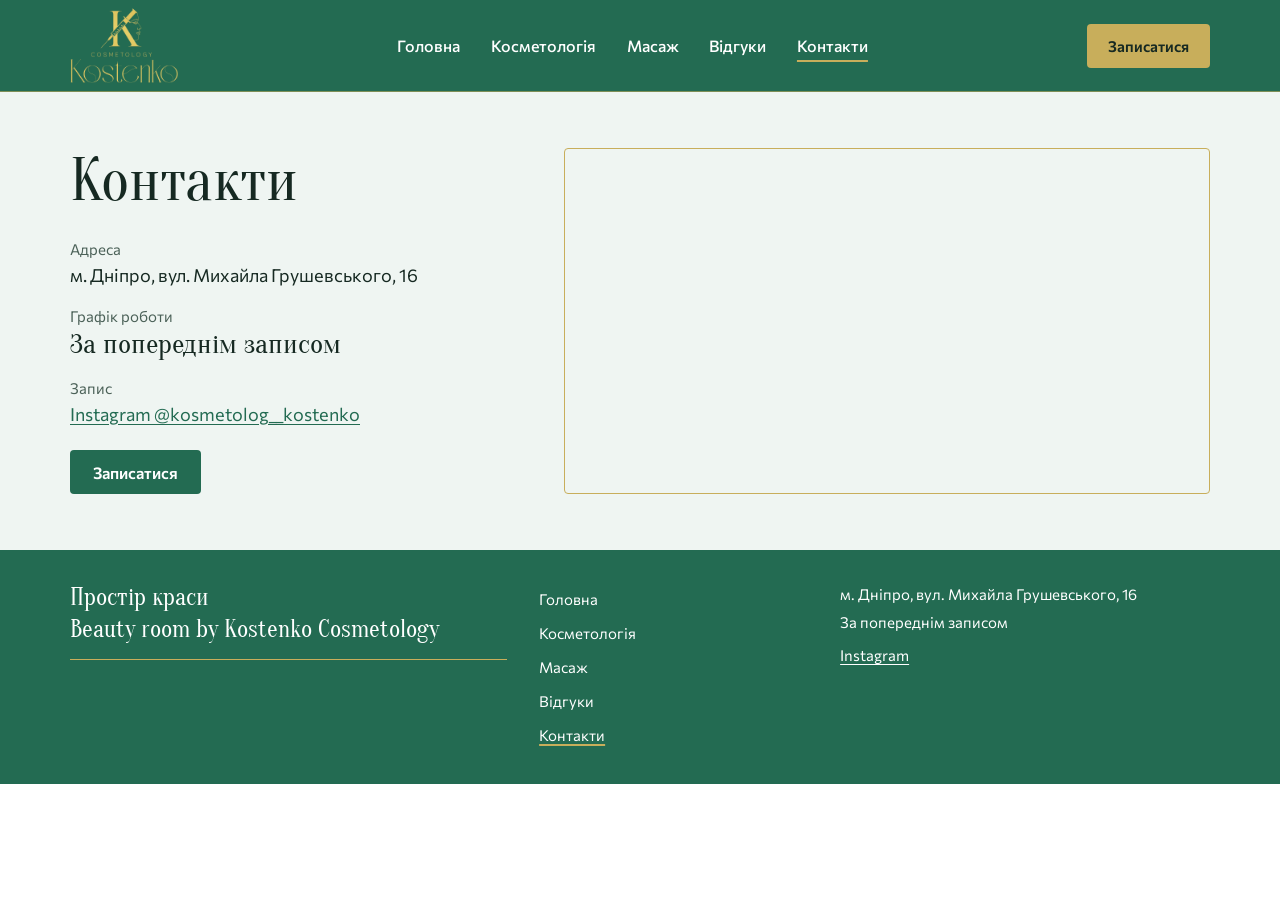
==== contacts.html @ fc08df3e "Add files via upload" ====
<!DOCTYPE html>
<html lang="uk">
<head>
  <meta charset="utf-8">
  <meta name="viewport" content="width=device-width, initial-scale=1">
  <title>Контакти та запис | Beauty room by Kostenko Cosmetology</title>
  <meta name="description" content="Дніпро, вул. Михайла Грушевського, 16. За попереднім записом. Запис в Instagram.">
  <meta name="theme-color" content="#236B52">

  <meta property="og:type" content="website">
  <meta property="og:locale" content="uk_UA">
  <meta property="og:site_name" content="Простір краси «Beauty room by Kostenko Cosmetology»">
  <meta property="og:title" content="Контакти та запис">
  <meta property="og:description" content="Дніпро, вул. Михайла Грушевського, 16. За попереднім записом. Запис в Instagram.">
  <!-- TODO: после выбора домена добавить og:url, og:image (абсолютные адреса) и canonical -->

  <link rel="icon" href="favicon.svg" type="image/svg+xml">
  <link rel="preconnect" href="https://fonts.googleapis.com">
  <link rel="preconnect" href="https://fonts.gstatic.com" crossorigin>
  <link href="https://fonts.googleapis.com/css2?family=Commissioner:wght@400;500;600&family=Oranienbaum&display=swap" rel="stylesheet">
  <link rel="stylesheet" href="css/style.css">

  <script>document.documentElement.classList.add('js');</script>
  <script src="js/main.js" defer></script>
</head>
<body>
  <a class="skip-link" href="#main">Перейти до змісту</a>

  <!-- Шапка: одинаковая на всех 5 страницах, меняется только aria-current -->
  <header class="site-header">
    <div class="container header-inner">
      <a class="logo" href="index.html">
        <img src="images/logo.png" alt="Beauty room by Kostenko Cosmetology, на головну" width="1800" height="1800">
      </a>
      <button class="nav-toggle" type="button" aria-expanded="false" aria-controls="site-nav">
        <span class="nav-toggle-bars" aria-hidden="true"></span>
        <span class="visually-hidden">Меню</span>
      </button>
      <nav class="site-nav" id="site-nav" aria-label="Основне меню">
        <ul>
          <li><a href="index.html">Головна</a></li>
          <li><a href="cosmetology.html">Косметологія</a></li>
          <li><a href="massage.html">Масаж</a></li>
          <li><a href="reviews.html">Відгуки</a></li>
          <li><a href="contacts.html" aria-current="page">Контакти</a></li>
        </ul>
      </nav>
      <a class="btn btn-gold header-cta" href="https://www.instagram.com/kosmetolog__kostenko" target="_blank" rel="noopener">Записатися</a>
    </div>
  </header>

  <main id="main">
    <section class="section section-mint contacts-page" aria-labelledby="contacts-title">
      <div class="container contacts">
        <div class="contacts-info">
          <h1 id="contacts-title">Контакти</h1>
          <dl>
            <dt>Адреса</dt>
            <dd><address>м.&nbsp;Дніпро, вул. Михайла Грушевського, 16</address></dd>
            <dt>Графік роботи</dt>
            <!-- TODO: при необходимости добавить точные часы -->
            <dd class="schedule">За попереднім записом</dd>
            <dt>Запис</dt>
            <dd><a href="https://www.instagram.com/kosmetolog__kostenko" target="_blank" rel="noopener">Instagram @kosmetolog__kostenko</a></dd>
          </dl>
          <!-- TODO: Telegram — раскомментировать, когда будет ссылка
          <a href="https://t.me/...">Telegram</a> -->
          <!-- TODO: телефон — раскомментировать, когда будет номер
          <a href="tel:+380...">+380 ...</a> -->
          <a class="btn btn-primary" href="https://www.instagram.com/kosmetolog__kostenko" target="_blank" rel="noopener">Записатися</a>
        </div>
        <div class="map">
          <iframe src="https://www.google.com/maps?q=%D0%94%D0%BD%D1%96%D0%BF%D1%80%D0%BE%2C%20%D0%B2%D1%83%D0%BB.%20%D0%9C%D0%B8%D1%85%D0%B0%D0%B9%D0%BB%D0%B0%20%D0%93%D1%80%D1%83%D1%88%D0%B5%D0%B2%D1%81%D1%8C%D0%BA%D0%BE%D0%B3%D0%BE%2C%2016&amp;hl=uk&amp;output=embed" title="Карта: Дніпро, вул. Михайла Грушевського, 16" loading="lazy" referrerpolicy="no-referrer-when-downgrade"></iframe>
        </div>
      </div>
    </section>
  </main>

  <!-- Футер: одинаковый на всех 5 страницах, меняется только aria-current -->
  <footer class="site-footer">
    <div class="container footer-inner">
      <div>
        <p class="footer-name">Простір краси<br><span lang="en">Beauty room by Kostenko Cosmetology</span></p>
      </div>
      <nav aria-label="Меню в підвалі">
        <ul>
          <li><a href="index.html">Головна</a></li>
          <li><a href="cosmetology.html">Косметологія</a></li>
          <li><a href="massage.html">Масаж</a></li>
          <li><a href="reviews.html">Відгуки</a></li>
          <li><a href="contacts.html" aria-current="page">Контакти</a></li>
        </ul>
      </nav>
      <div class="footer-contacts">
        <address>м.&nbsp;Дніпро, вул. Михайла Грушевського, 16</address>
        <!-- TODO: при необходимости добавить точные часы -->
        <p>За попереднім записом</p>
        <p><a href="https://www.instagram.com/kosmetolog__kostenko" target="_blank" rel="noopener">Instagram</a></p>
        <!-- TODO: Telegram — раскомментировать, когда будет ссылка
        <a href="https://t.me/...">Telegram</a> -->
        <!-- TODO: телефон — раскомментировать, когда будет номер
        <a href="tel:+380...">+380 ...</a> -->
      </div>
    </div>
  </footer>
</body>
</html>
---- css/style.css ----
/* Простір краси · Beauty room by Kostenko Cosmetology
   Общий стиль всех страниц. Mobile-first. Палитра v2. */

:root {
  --emerald-main: #236B52;
  --emerald-hover: #2E8266;
  --bg-white: #FFFFFF;
  --bg-mint: #EFF5F2;
  --text-main: #162922;
  --text-muted: #4B6158;
  --gold-main: #C8AE5B;
  --gold-hover: #B39640;

  --font-display: "Oranienbaum", "Palatino Linotype", "Book Antiqua", Georgia, serif;
  --font-text: "Commissioner", "Segoe UI", system-ui, -apple-system, Roboto, Arial, sans-serif;

  --container: 1140px;
  --gutter: 20px;
  --section-space: 44px;
  --radius: 4px;
  --header-h: 80px; /* высота закреплённой шапки */
}

*, *::before, *::after { box-sizing: border-box; }

html { -webkit-text-size-adjust: 100%; text-size-adjust: 100%; }

body {
  margin: 0;
  background: var(--bg-white);
  color: var(--text-main);
  font-family: var(--font-text);
  font-size: 1rem;
  line-height: 1.6;
}

img { display: block; max-width: 100%; height: auto; }

h1, h2, h3 {
  margin: 0;
  font-family: var(--font-display);
  font-weight: 400;
  line-height: 1.12;
  text-wrap: balance;
}

h1 { font-size: clamp(2.25rem, 1.5rem + 3.4vw, 3.75rem); }
h2 { font-size: clamp(2rem, 1.65rem + 1.5vw, 2.625rem); margin-bottom: 22px; }
h3 { font-size: 1.625rem; }

p { margin: 0 0 12px; }
ul { margin: 0; padding: 0; }
address { font-style: normal; }

a { color: var(--emerald-main); text-underline-offset: 3px; }
/* #2E8266 на мятном даёт 4.22:1 (ниже AA), поэтому ссылка при hover не меняет цвет */
a:hover { text-decoration-thickness: 2px; }

:focus-visible { outline: 3px solid var(--emerald-main); outline-offset: 3px; }
.site-header :focus-visible,
.hero :focus-visible,
.site-footer :focus-visible { outline-color: var(--bg-white); }

.container {
  width: 100%;
  max-width: calc(var(--container) + 2 * var(--gutter));
  margin: 0 auto;
  padding: 0 var(--gutter);
}

.section { padding: var(--section-space) 0; }
.section-mint { background: var(--bg-mint); }

.nowrap { white-space: nowrap; }

.visually-hidden {
  position: absolute;
  width: 1px;
  height: 1px;
  overflow: hidden;
  clip-path: inset(50%);
  white-space: nowrap;
}

.skip-link {
  position: absolute;
  left: 8px;
  top: -80px;
  z-index: 200;
  padding: 10px 16px;
  background: var(--bg-white);
  border-radius: var(--radius);
}
.skip-link:focus { top: 8px; }

/* ---------- Кнопки ---------- */
.btn {
  display: inline-flex;
  align-items: center;
  justify-content: center;
  min-height: 44px;
  padding: 10px 22px;
  border: 1px solid transparent;
  border-radius: var(--radius);
  font-weight: 600;
  line-height: 1.2;
  text-align: center;
  text-decoration: none;
  transition: background-color .15s, color .15s;
}
.btn-large { min-height: 52px; padding: 14px 34px; font-size: 1.0625rem; }
.btn-gold { background: var(--gold-main); color: var(--text-main); }
.btn-gold:hover { background: var(--gold-hover); color: var(--text-main); }
.btn-primary { background: var(--emerald-main); color: var(--bg-white); }
.btn-primary:hover { background: var(--emerald-hover); color: var(--bg-white); }
.btn-outline { border-color: var(--emerald-main); color: var(--emerald-main); }
.btn-outline:hover { background: var(--emerald-main); color: var(--bg-white); }

/* ---------- Логотип ----------
   Файл 1800×1800 с большими прозрачными полями. Поля обрезаются здесь,
   сам файл не меняется. Видимая область: x 388–1464, y 516–1264. */
.logo, .logo-crop {
  display: block;
  position: relative;
  overflow: hidden;
  aspect-ratio: 1076 / 748;
}
.logo img, .logo-crop img {
  width: 167.29%;
  max-width: none;
  margin-left: -36.06%;
  margin-top: -47.96%;
}

/* ---------- Шапка ---------- */
.site-header {
  position: sticky;
  top: 0;
  z-index: 100;
  background: var(--emerald-main);
  color: var(--bg-white);
  border-bottom: 1px solid rgba(200, 174, 91, .55);
}

/* Якоря и фокус не прячутся под закреплённой шапкой */
main[id], main [id] { scroll-margin-top: var(--header-h); }
main a, main button, main summary { scroll-margin-top: var(--header-h); }

.header-inner {
  display: flex;
  flex-wrap: wrap;
  align-items: center;
  column-gap: 8px;
  padding-top: 8px;
  padding-bottom: 8px;
}

.logo { flex: none; width: 86px; margin-right: auto; }

.header-cta { order: 2; padding-left: 14px; padding-right: 14px; font-size: .9375rem; }

.nav-toggle {
  display: none;
  order: 3;
  width: 44px;
  height: 44px;
  padding: 0;
  background: transparent;
  border: 1px solid var(--gold-main);
  border-radius: var(--radius);
  color: var(--bg-white);
  cursor: pointer;
}
.js .nav-toggle { display: grid; place-items: center; }

.nav-toggle-bars,
.nav-toggle-bars::before,
.nav-toggle-bars::after {
  display: block;
  width: 20px;
  height: 2px;
  background: currentColor;
}
.nav-toggle-bars { position: relative; }
.nav-toggle-bars::before,
.nav-toggle-bars::after { content: ""; position: absolute; left: 0; }
.nav-toggle-bars::before { top: -6px; }
.nav-toggle-bars::after { top: 6px; }
.nav-toggle[aria-expanded="true"] .nav-toggle-bars { background: transparent; }
.nav-toggle[aria-expanded="true"] .nav-toggle-bars::before { top: 0; background: var(--bg-white); transform: rotate(45deg); }
.nav-toggle[aria-expanded="true"] .nav-toggle-bars::after { top: 0; background: var(--bg-white); transform: rotate(-45deg); }

/* Без JS меню всегда раскрыто */
.site-nav { order: 4; width: 100%; }
.js .site-nav { display: none; }
.js .site-nav.is-open {
  display: block;
  /* на низком экране открытое меню прокручивается внутри закреплённой шапки */
  max-height: calc(100vh - var(--header-h));
  max-height: calc(100dvh - var(--header-h));
  overflow-y: auto;
}
/* Без JS меню всегда раскрыто, поэтому на узком экране шапку не закрепляем */
html:not(.js) .site-header { position: static; }

.site-nav ul { list-style: none; padding-top: 8px; }
.site-nav a {
  display: block;
  padding: 11px 2px;
  border-top: 1px solid rgba(255, 255, 255, .18);
  color: var(--bg-white);
  font-weight: 500;
  text-decoration: none;
}
.site-nav a:hover { color: var(--bg-white); background: var(--emerald-hover); }
.site-nav a[aria-current="page"] {
  text-decoration: underline;
  text-decoration-color: var(--gold-main);
  text-decoration-thickness: 2px;
  text-underline-offset: 8px;
}

/* ---------- Первый экран ---------- */
.hero {
  background: var(--emerald-main);
  color: var(--bg-white);
}
.hero-inner { padding-top: 36px; padding-bottom: 40px; }
.hero h1 { max-width: 15em; }
.hero-lead { max-width: 30em; margin: 18px 0 26px; font-size: 1.125rem; }
.hero .btn-large { width: 100%; }
.hero-address {
  margin: 22px 0 0;
  padding-top: 14px;
  border-top: 1px solid var(--gold-main);
  font-size: .9375rem;
}
.hero-mark { display: none; }

/* ---------- Спеціалісти ---------- */
.team { display: grid; gap: 28px; }

.person {
  display: grid;
  align-content: start;
  gap: 16px;
}
.person img { width: 100%; max-width: 360px; aspect-ratio: 4 / 5; object-fit: cover; border-radius: var(--radius); }
.person h3 { margin-bottom: 4px; }
.person-lead h3 { font-size: 2rem; }
.person-role { margin-bottom: 10px; color: var(--text-muted); }
.person-edu {
  display: inline-block;
  padding: 5px 12px;
  border: 1px solid var(--gold-main);
  border-radius: var(--radius);
  font-weight: 600;
}
.person-body .btn { margin-top: 6px; }
.person-body p:not(.person-edu) { max-width: 34em; }

/* ---------- Напрямки ---------- */
.directions { display: grid; gap: 28px; }

.direction {
  display: flex;
  flex-direction: column;
  padding-top: 18px;
  border-top: 2px solid var(--gold-main);
}
.direction h3 { margin-bottom: 14px; }
.direction ul { list-style: none; margin-bottom: 18px; color: var(--text-muted); }
.direction li { padding: 7px 0; border-bottom: 1px solid rgba(35, 107, 82, .18); line-height: 1.45; }
.direction .text-link { margin-top: auto; font-weight: 600; }

/* ---------- Простір ---------- */
.space { display: grid; gap: 24px; }
.space h2 { margin-bottom: 14px; }
.space-list { list-style: none; }
.space-list li { position: relative; padding: 8px 0 8px 26px; }
.space-list li::before {
  content: "";
  position: absolute;
  left: 2px;
  top: calc(8px + .8em - 4px);
  width: 8px;
  height: 8px;
  border: 1px solid var(--emerald-main);
  transform: rotate(45deg);
}
.space-photos { display: grid; gap: 12px; }
.space-photos img { width: 100%; aspect-ratio: 4 / 3; object-fit: cover; border-radius: var(--radius); }

/* ---------- Контакти ---------- */
.contacts { display: grid; gap: 24px; }
.contacts dl { margin: 0 0 22px; }
.contacts dt { color: var(--text-muted); font-size: .9375rem; }
.contacts dd { margin: 0 0 14px; font-size: 1.125rem; overflow-wrap: anywhere; }
.contacts .schedule { font-family: var(--font-display); font-size: 1.75rem; line-height: 1.2; }
.contacts .btn { width: 100%; }

.map { min-height: 300px; }
.map iframe {
  display: block;
  width: 100%;
  height: 100%;
  min-height: 300px;
  border: 1px solid var(--gold-main);
  border-radius: var(--radius);
}

/* ---------- Шапка внутренних страниц ---------- */
.page-head { padding: 32px 0 36px; background: var(--bg-mint); }
.page-head p { max-width: 38em; }
.page-head h1 { margin-bottom: 12px; }
.page-head .btn { margin-top: 8px; }
.page-head-grid { display: grid; gap: 24px; }
.page-head-photo { width: 100%; max-width: 200px; aspect-ratio: 4 / 5; object-fit: cover; border-radius: var(--radius); }
.edu {
  display: inline-block;
  padding: 5px 12px;
  border: 1px solid var(--gold-main);
  border-radius: var(--radius);
  background: var(--bg-white);
  font-weight: 600;
}

/* ---------- Каталог: вкладки ---------- */
.catalog { padding-top: 28px; padding-bottom: 48px; } /* боковые отступы задаёт .container */
.narrow { max-width: calc(860px + 2 * var(--gutter)); }

.tabs { display: flex; flex-wrap: wrap; gap: 8px; margin-bottom: 24px; }
.tab {
  display: inline-flex;
  align-items: center;
  min-height: 44px;
  padding: 8px 16px;
  border: 1px solid var(--emerald-main);
  border-radius: var(--radius);
  font-weight: 600;
  line-height: 1.2;
  text-decoration: none;
}
.tab:hover { background: var(--bg-mint); }
.tab[aria-selected="true"] { background: var(--emerald-main); color: var(--bg-white); }

.tab-panel + .tab-panel { margin-top: 40px; }
.tabs-ready .tab-panel + .tab-panel { margin-top: 0; }
.tab-panel h2 { margin-bottom: 14px; }
.panel-note { color: var(--text-muted); }
.panel-cta { margin-top: 24px; }

/* ---------- Каталог: аккордеоны ---------- */
.acc { border-top: 1px solid rgba(35, 107, 82, .3); }
.acc:last-of-type { border-bottom: 1px solid rgba(35, 107, 82, .3); }
.acc summary {
  display: flex;
  align-items: center;
  justify-content: space-between;
  gap: 16px;
  min-height: 56px;
  padding: 12px 4px;
  cursor: pointer;
  list-style: none;
}
.acc summary::-webkit-details-marker { display: none; }
.acc summary::after {
  content: "";
  flex: none;
  width: 9px;
  height: 9px;
  margin-right: 4px;
  border-right: 2px solid var(--emerald-main);
  border-bottom: 2px solid var(--emerald-main);
  transform: rotate(45deg);
}
.acc[open] summary::after { transform: rotate(225deg); }
.acc summary:hover { background: var(--bg-mint); }
.acc summary h3 { font-size: 1.375rem; line-height: 1.2; }
.acc-body { padding: 0 4px 20px; }
.acc-body > p { max-width: 62ch; color: var(--text-muted); }
.acc-body h4 { margin: 18px 0 4px; font-size: 1rem; font-weight: 600; line-height: 1.4; }
.acc-body h4 + p { margin-bottom: 4px; color: var(--text-muted); }

.price-list { list-style: none; }
.price-list li {
  display: flex;
  align-items: baseline;
  justify-content: space-between;
  gap: 4px 16px;
  flex-wrap: wrap;
  padding: 10px 0;
  border-bottom: 1px solid rgba(35, 107, 82, .16);
}
.service { flex: 1 1 200px; min-width: 0; }
.service-meta { display: block; color: var(--text-muted); font-size: .875rem; }
.price { margin-left: auto; font-weight: 600; white-space: nowrap; }

.acc-body > .term, .term {
  margin: 12px 0 0;
  padding: 9px 14px;
  border-left: 3px solid var(--gold-main);
  background: var(--bg-mint);
  color: var(--text-main);
}
.term .price { margin-left: 0; }

/* ---------- Відгуки та сторінка контактів ---------- */
.lead-block { max-width: 34em; }
.lead-block p { font-size: 1.125rem; }
.contacts-page h1 { margin-bottom: 22px; }

/* ---------- Сетка будущих отзывов (блок скрыт атрибутом hidden) ---------- */
[hidden] { display: none !important; }
.reviews-grid { display: grid; gap: 20px; }
.review { margin: 0; padding: 18px 0 0; border-top: 2px solid var(--gold-main); }
.review blockquote { margin: 0 0 10px; }
.review figcaption { color: var(--text-muted); }

/* ---------- Футер ---------- */
.site-footer {
  background: var(--emerald-main);
  color: var(--bg-white);
  padding: 32px 0;
  font-size: .9375rem;
}
.footer-inner { display: grid; gap: 22px; }
.footer-name {
  margin: 0;
  padding-bottom: 14px;
  border-bottom: 1px solid var(--gold-main);
  font-family: var(--font-display);
  font-size: 1.5rem;
  line-height: 1.3;
}
.site-footer ul { list-style: none; columns: 2; }
.site-footer a { display: inline-block; padding: 5px 0; color: var(--bg-white); }
.site-footer a:hover { color: var(--bg-white); text-decoration-thickness: 2px; }
.site-footer nav a { text-decoration-color: transparent; }
.site-footer nav a:hover { text-decoration-color: currentColor; }
.site-footer nav a[aria-current="page"] { text-decoration-color: var(--gold-main); text-decoration-thickness: 2px; }
.footer-contacts p { margin: 4px 0 0; }

/* ---------- ≥ 390px ---------- */
@media (min-width: 390px) {
  .header-inner { column-gap: 12px; }
  .header-cta { padding-left: 20px; padding-right: 20px; }
}

/* ---------- ≥ 640px ---------- */
@media (min-width: 640px) {
  .hero .btn-large,
  .contacts .btn { width: auto; }

  .person { grid-template-columns: minmax(0, 240px) minmax(0, 1fr); gap: 24px; }

  .space-photos { grid-template-columns: 1fr 1fr; }
}

/* ---------- ≥ 768px ---------- */
@media (min-width: 768px) {
  :root { --gutter: 32px; --section-space: 56px; }

  .hero-inner {
    display: grid;
    grid-template-columns: minmax(0, 1.35fr) minmax(0, 1fr);
    align-items: center;
    gap: 32px;
    padding-top: 52px;
    padding-bottom: 56px;
  }
  .hero-mark { display: block; }
  .hero-mark .logo-crop { width: 100%; max-width: 440px; margin-left: auto; }

  .page-head-grid { grid-template-columns: minmax(0, 1fr) 240px; align-items: center; gap: 40px; }
  .reviews-grid { grid-template-columns: repeat(3, minmax(0, 1fr)); }

  .directions { grid-template-columns: repeat(3, minmax(0, 1fr)); gap: 24px; }
  .direction h3 { font-size: 1.5rem; min-height: 2.24em; }

  .contacts { grid-template-columns: minmax(0, 1fr) minmax(0, 1.4fr); gap: 32px; }
  .contacts .btn { justify-self: start; }

  .footer-inner { grid-template-columns: 1.3fr .8fr 1.1fr; gap: 32px; }
  .site-footer ul { columns: 1; }
}

/* ---------- ≥ 920px: полное меню в одну строку ---------- */
@media (min-width: 920px) {
  :root { --header-h: 96px; }
  html:not(.js) .site-header { position: sticky; }
  .js .site-nav.is-open { max-height: none; overflow: visible; }
  .header-inner { flex-wrap: nowrap; column-gap: 20px; }
  .logo { width: 108px; margin-right: 0; }
  .js .nav-toggle { display: none; }
  .site-nav,
  .js .site-nav { display: block; order: 1; flex: 1; width: auto; }
  .site-nav ul { display: flex; justify-content: center; gap: clamp(14px, 2.4vw, 34px); padding: 0; }
  .site-nav a { padding: 10px 0; border: 0; }
  .site-nav a:hover { background: transparent; text-decoration: underline; text-underline-offset: 8px; }
}

/* ---------- ≥ 1024px ---------- */
@media (min-width: 1024px) {
  .team { grid-template-columns: minmax(0, 1.65fr) minmax(0, 1fr); gap: 48px; align-items: start; }
  .person-lead { grid-template-columns: minmax(0, 340px) minmax(0, 1fr); gap: 28px; }
  .person:not(.person-lead) { grid-template-columns: 1fr; padding-left: 40px; border-left: 1px solid var(--gold-main); }
  .person:not(.person-lead) img { max-width: 220px; }

  .space { grid-template-columns: minmax(0, 1fr) minmax(0, 2fr); gap: 48px; align-items: center; }
}

@media (prefers-reduced-motion: reduce) {
  *, *::before, *::after {
    animation: none !important;
    transition: none !important;
    scroll-behavior: auto !important;
  }
}
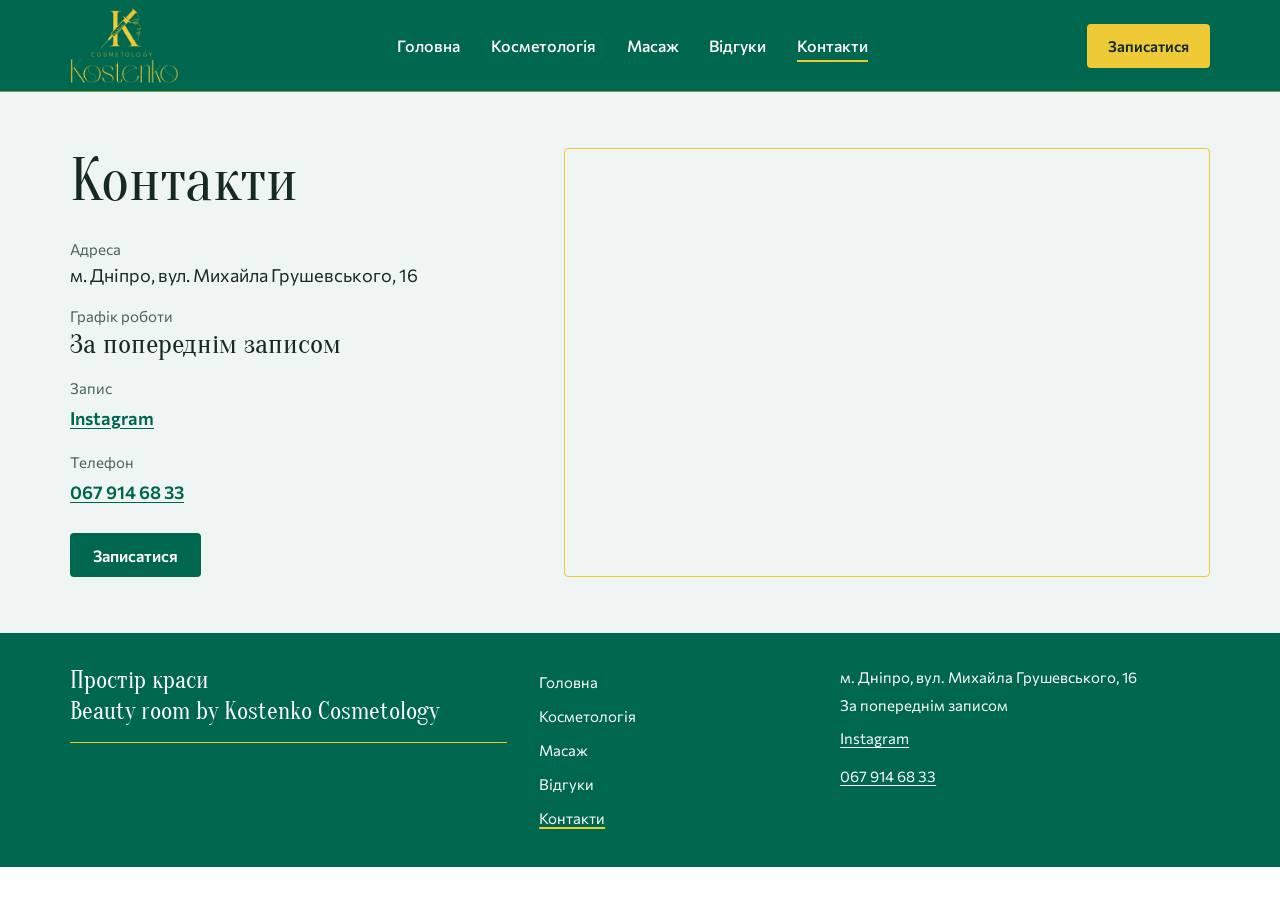
==== commit b83e93ff: "Add files via upload" ====
--- a/contacts.html
+++ b/contacts.html
@@ -5,7 +5,7 @@
   <meta name="viewport" content="width=device-width, initial-scale=1">
   <title>Контакти та запис | Beauty room by Kostenko Cosmetology</title>
   <meta name="description" content="Дніпро, вул. Михайла Грушевського, 16. За попереднім записом. Запис в Instagram.">
-  <meta name="theme-color" content="#236B52">
+  <meta name="theme-color" content="#00674F">
 
   <meta property="og:type" content="website">
   <meta property="og:locale" content="uk_UA">
@@ -61,12 +61,12 @@
             <!-- TODO: при необходимости добавить точные часы -->
             <dd class="schedule">За попереднім записом</dd>
             <dt>Запис</dt>
-            <dd><a href="https://www.instagram.com/kosmetolog__kostenko" target="_blank" rel="noopener">Instagram @kosmetolog__kostenko</a></dd>
+            <dd><a href="https://www.instagram.com/kosmetolog__kostenko" target="_blank" rel="noopener">Instagram</a></dd>
+            <dt>Телефон</dt>
+            <dd><a href="tel:+380679146833">067&nbsp;914&nbsp;68&nbsp;33</a></dd>
           </dl>
           <!-- TODO: Telegram — раскомментировать, когда будет ссылка
           <a href="https://t.me/...">Telegram</a> -->
-          <!-- TODO: телефон — раскомментировать, когда будет номер
-          <a href="tel:+380...">+380 ...</a> -->
           <a class="btn btn-primary" href="https://www.instagram.com/kosmetolog__kostenko" target="_blank" rel="noopener">Записатися</a>
         </div>
         <div class="map">
@@ -96,10 +96,9 @@
         <!-- TODO: при необходимости добавить точные часы -->
         <p>За попереднім записом</p>
         <p><a href="https://www.instagram.com/kosmetolog__kostenko" target="_blank" rel="noopener">Instagram</a></p>
+        <p><a href="tel:+380679146833">067&nbsp;914&nbsp;68&nbsp;33</a></p>
         <!-- TODO: Telegram — раскомментировать, когда будет ссылка
         <a href="https://t.me/...">Telegram</a> -->
-        <!-- TODO: телефон — раскомментировать, когда будет номер
-        <a href="tel:+380...">+380 ...</a> -->
       </div>
     </div>
   </footer>
--- a/css/style.css
+++ b/css/style.css
@@ -1,15 +1,15 @@
 /* Простір краси · Beauty room by Kostenko Cosmetology
-   Общий стиль всех страниц. Mobile-first. Палитра v2. */
+   Общий стиль всех страниц. Mobile-first. Палитра v3 (смарагд + насыщенное золото). */
 
 :root {
-  --emerald-main: #236B52;
-  --emerald-hover: #2E8266;
+  --emerald-main: #00674F;
+  --emerald-hover: #007A5E;
   --bg-white: #FFFFFF;
   --bg-mint: #EFF5F2;
   --text-main: #162922;
   --text-muted: #4B6158;
-  --gold-main: #C8AE5B;
-  --gold-hover: #B39640;
+  --gold-main: #EECB36;
+  --gold-hover: #DBB824;
 
   --font-display: "Oranienbaum", "Palatino Linotype", "Book Antiqua", Georgia, serif;
   --font-text: "Commissioner", "Segoe UI", system-ui, -apple-system, Roboto, Arial, sans-serif;
@@ -53,7 +53,7 @@
 address { font-style: normal; }
 
 a { color: var(--emerald-main); text-underline-offset: 3px; }
-/* #2E8266 на мятном даёт 4.22:1 (ниже AA), поэтому ссылка при hover не меняет цвет */
+/* --emerald-hover предназначен для фона; ссылка при hover не меняет цвет */
 a:hover { text-decoration-thickness: 2px; }
 
 :focus-visible { outline: 3px solid var(--emerald-main); outline-offset: 3px; }
@@ -130,6 +130,8 @@
   max-width: none;
   margin-left: -36.06%;
   margin-top: -47.96%;
+  /* основное золото файла #E2CA63 с фильтром даёт тот же тон, что --gold-main */
+  filter: saturate(1.45);
 }
 
 /* ---------- Шапка ---------- */
@@ -139,7 +141,7 @@
   z-index: 100;
   background: var(--emerald-main);
   color: var(--bg-white);
-  border-bottom: 1px solid rgba(200, 174, 91, .55);
+  border-bottom: 1px solid rgba(238, 203, 54, .55);
 }
 
 /* Якоря и фокус не прячутся под закреплённой шапкой */
@@ -270,7 +272,7 @@
 }
 .direction h3 { margin-bottom: 14px; }
 .direction ul { list-style: none; margin-bottom: 18px; color: var(--text-muted); }
-.direction li { padding: 7px 0; border-bottom: 1px solid rgba(35, 107, 82, .18); line-height: 1.45; }
+.direction li { padding: 7px 0; border-bottom: 1px solid rgba(0, 103, 79, .18); line-height: 1.45; }
 .direction .text-link { margin-top: auto; font-weight: 600; }
 
 /* ---------- Простір ---------- */
@@ -297,6 +299,7 @@
 .contacts dt { color: var(--text-muted); font-size: .9375rem; }
 .contacts dd { margin: 0 0 14px; font-size: 1.125rem; overflow-wrap: anywhere; }
 .contacts .schedule { font-family: var(--font-display); font-size: 1.75rem; line-height: 1.2; }
+.contacts dd a { display: inline-block; padding: 4px 0; font-weight: 600; }
 .contacts .btn { width: 100%; }
 
 .map { min-height: 300px; }
@@ -350,9 +353,17 @@
 .panel-note { color: var(--text-muted); }
 .panel-cta { margin-top: 24px; }
 
+/* ---------- Фото процедур под прайсом ---------- */
+.gallery { margin-top: 32px; }
+.gallery h3 { margin-bottom: 12px; font-size: 1.375rem; }
+.gallery-grid { display: grid; grid-template-columns: repeat(2, minmax(0, 1fr)); gap: 10px; list-style: none; }
+.gallery-grid figure { margin: 0; }
+.gallery-grid img { width: 100%; aspect-ratio: 4 / 5; object-fit: cover; border-radius: var(--radius); }
+.gallery-grid figcaption { margin-top: 6px; text-align: center; font-size: .9375rem; color: var(--text-muted); }
+
 /* ---------- Каталог: аккордеоны ---------- */
-.acc { border-top: 1px solid rgba(35, 107, 82, .3); }
-.acc:last-of-type { border-bottom: 1px solid rgba(35, 107, 82, .3); }
+.acc { border-top: 1px solid rgba(0, 103, 79, .3); }
+.acc:last-of-type { border-bottom: 1px solid rgba(0, 103, 79, .3); }
 .acc summary {
   display: flex;
   align-items: center;
@@ -390,7 +401,7 @@
   gap: 4px 16px;
   flex-wrap: wrap;
   padding: 10px 0;
-  border-bottom: 1px solid rgba(35, 107, 82, .16);
+  border-bottom: 1px solid rgba(0, 103, 79, .16);
 }
 .service { flex: 1 1 200px; min-width: 0; }
 .service-meta { display: block; color: var(--text-muted); font-size: .875rem; }
@@ -410,12 +421,11 @@
 .lead-block p { font-size: 1.125rem; }
 .contacts-page h1 { margin-bottom: 22px; }
 
-/* ---------- Сетка будущих отзывов (блок скрыт атрибутом hidden) ---------- */
+/* ---------- Сетка отзывов: скриншоты не обрезаются, сохраняют свои пропорции ---------- */
 [hidden] { display: none !important; }
-.reviews-grid { display: grid; gap: 20px; }
-.review { margin: 0; padding: 18px 0 0; border-top: 2px solid var(--gold-main); }
-.review blockquote { margin: 0 0 10px; }
-.review figcaption { color: var(--text-muted); }
+.reviews-grid { display: grid; grid-template-columns: repeat(2, minmax(0, 1fr)); align-items: start; gap: 12px; }
+.review { margin: 0; }
+.review img { width: 100%; height: auto; border-radius: var(--radius); }
 
 /* ---------- Футер ---------- */
 .site-footer {
@@ -455,6 +465,8 @@
   .person { grid-template-columns: minmax(0, 240px) minmax(0, 1fr); gap: 24px; }
 
   .space-photos { grid-template-columns: 1fr 1fr; }
+
+  .gallery-grid { grid-template-columns: repeat(4, minmax(0, 1fr)); gap: 12px; }
 }
 
 /* ---------- ≥ 768px ---------- */
@@ -473,7 +485,7 @@
   .hero-mark .logo-crop { width: 100%; max-width: 440px; margin-left: auto; }
 
   .page-head-grid { grid-template-columns: minmax(0, 1fr) 240px; align-items: center; gap: 40px; }
-  .reviews-grid { grid-template-columns: repeat(3, minmax(0, 1fr)); }
+  .reviews-grid { grid-template-columns: repeat(3, minmax(0, 1fr)); gap: 20px; }
 
   .directions { grid-template-columns: repeat(3, minmax(0, 1fr)); gap: 24px; }
   .direction h3 { font-size: 1.5rem; min-height: 2.24em; }
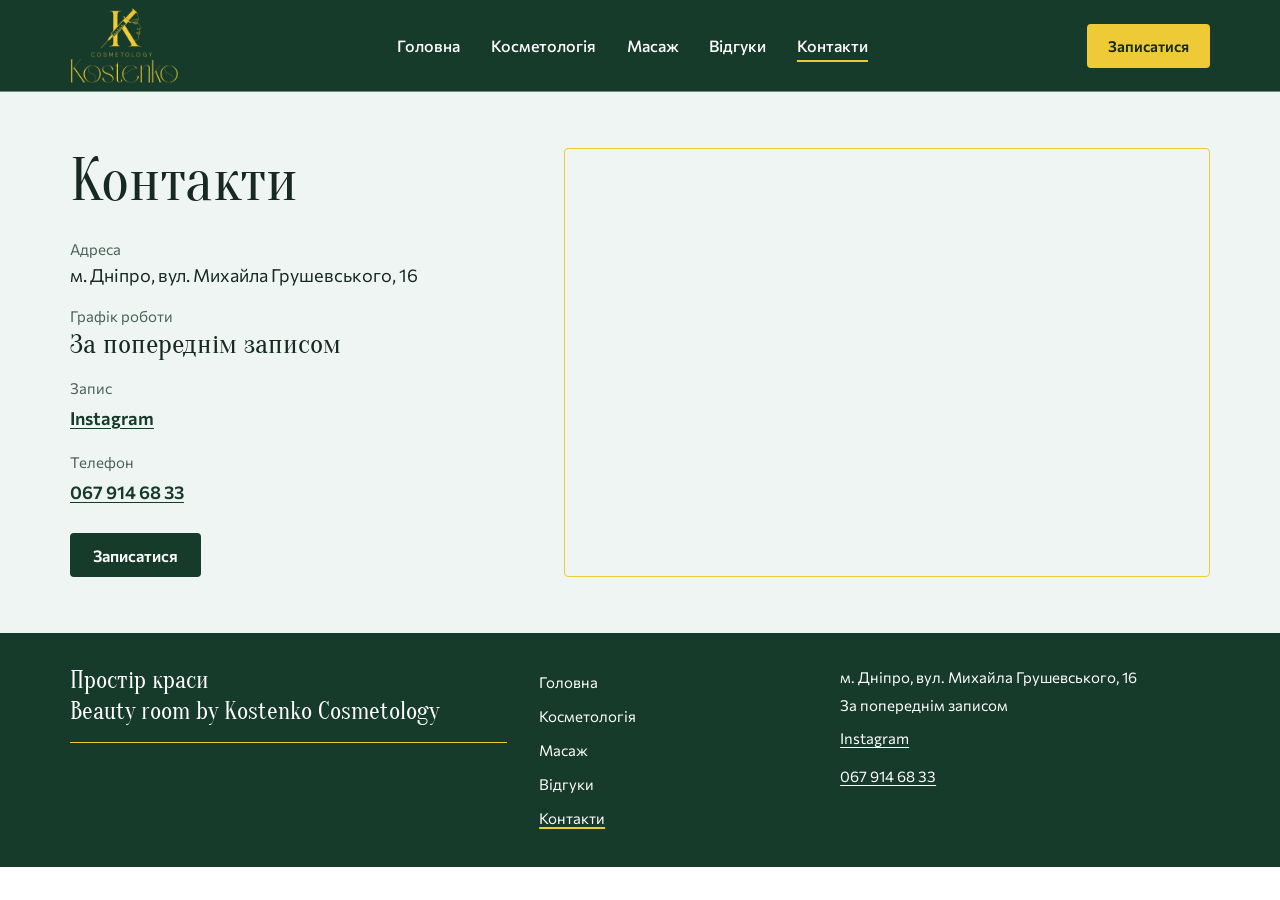
==== commit dd26c939: "Add files via upload" ====
--- a/contacts.html
+++ b/contacts.html
@@ -5,7 +5,7 @@
   <meta name="viewport" content="width=device-width, initial-scale=1">
   <title>Контакти та запис | Beauty room by Kostenko Cosmetology</title>
   <meta name="description" content="Дніпро, вул. Михайла Грушевського, 16. За попереднім записом. Запис в Instagram.">
-  <meta name="theme-color" content="#00674F">
+  <meta name="theme-color" content="#163B2A">
 
   <meta property="og:type" content="website">
   <meta property="og:locale" content="uk_UA">
--- a/css/style.css
+++ b/css/style.css
@@ -1,9 +1,9 @@
 /* Простір краси · Beauty room by Kostenko Cosmetology
-   Общий стиль всех страниц. Mobile-first. Палитра v3 (смарагд + насыщенное золото). */
+   Общий стиль всех страниц. Mobile-first. Палитра v4 (тёмный зелёный + золото логотипа). */
 
 :root {
-  --emerald-main: #00674F;
-  --emerald-hover: #007A5E;
+  --emerald-main: #163B2A;
+  --emerald-hover: #23573F;
   --bg-white: #FFFFFF;
   --bg-mint: #EFF5F2;
   --text-main: #162922;
@@ -272,7 +272,7 @@
 }
 .direction h3 { margin-bottom: 14px; }
 .direction ul { list-style: none; margin-bottom: 18px; color: var(--text-muted); }
-.direction li { padding: 7px 0; border-bottom: 1px solid rgba(0, 103, 79, .18); line-height: 1.45; }
+.direction li { padding: 7px 0; border-bottom: 1px solid rgba(22, 59, 42, .18); line-height: 1.45; }
 .direction .text-link { margin-top: auto; font-weight: 600; }
 
 /* ---------- Простір ---------- */
@@ -362,8 +362,8 @@
 .gallery-grid figcaption { margin-top: 6px; text-align: center; font-size: .9375rem; color: var(--text-muted); }
 
 /* ---------- Каталог: аккордеоны ---------- */
-.acc { border-top: 1px solid rgba(0, 103, 79, .3); }
-.acc:last-of-type { border-bottom: 1px solid rgba(0, 103, 79, .3); }
+.acc { border-top: 1px solid rgba(22, 59, 42, .3); }
+.acc:last-of-type { border-bottom: 1px solid rgba(22, 59, 42, .3); }
 .acc summary {
   display: flex;
   align-items: center;
@@ -401,7 +401,7 @@
   gap: 4px 16px;
   flex-wrap: wrap;
   padding: 10px 0;
-  border-bottom: 1px solid rgba(0, 103, 79, .16);
+  border-bottom: 1px solid rgba(22, 59, 42, .16);
 }
 .service { flex: 1 1 200px; min-width: 0; }
 .service-meta { display: block; color: var(--text-muted); font-size: .875rem; }
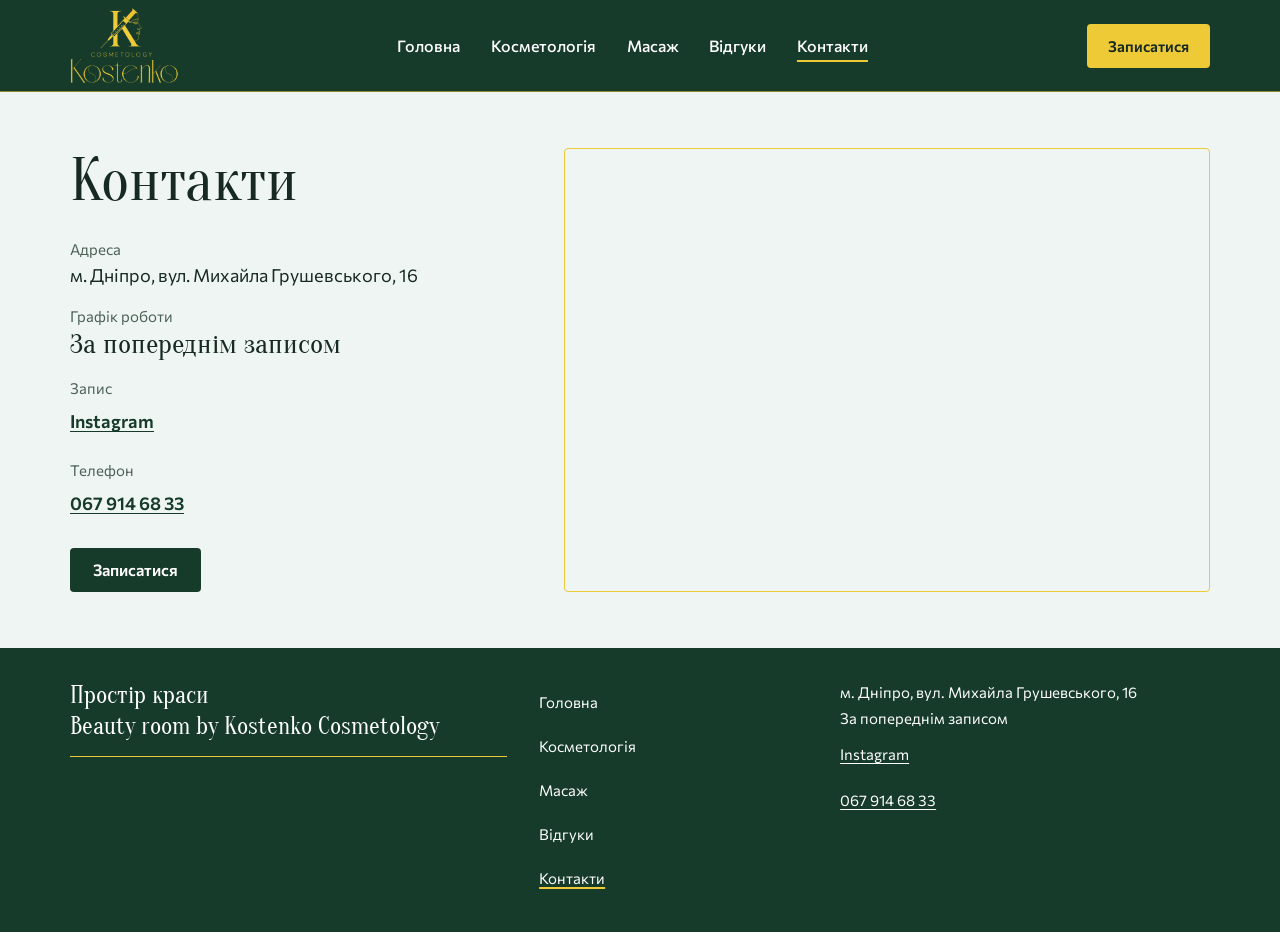
==== commit 03f7f8cd: "Add files via upload" ====
--- a/contacts.html
+++ b/contacts.html
@@ -30,7 +30,7 @@
   <header class="site-header">
     <div class="container header-inner">
       <a class="logo" href="index.html">
-        <img src="images/logo.png" alt="Beauty room by Kostenko Cosmetology, на головну" width="1800" height="1800">
+        <img src="images/logo-small.png" alt="Beauty room by Kostenko Cosmetology, на головну" width="540" height="540">
       </a>
       <button class="nav-toggle" type="button" aria-expanded="false" aria-controls="site-nav">
         <span class="nav-toggle-bars" aria-hidden="true"></span>
@@ -56,7 +56,7 @@
           <h1 id="contacts-title">Контакти</h1>
           <dl>
             <dt>Адреса</dt>
-            <dd><address>м.&nbsp;Дніпро, вул. Михайла Грушевського, 16</address></dd>
+            <dd><address>м.&nbsp;Дніпро, вул. Михайла Грушевського,&nbsp;16</address></dd>
             <dt>Графік роботи</dt>
             <!-- TODO: при необходимости добавить точные часы -->
             <dd class="schedule">За попереднім записом</dd>
@@ -92,7 +92,7 @@
         </ul>
       </nav>
       <div class="footer-contacts">
-        <address>м.&nbsp;Дніпро, вул. Михайла Грушевського, 16</address>
+        <address>м.&nbsp;Дніпро, вул. Михайла Грушевського,&nbsp;16</address>
         <!-- TODO: при необходимости добавить точные часы -->
         <p>За попереднім записом</p>
         <p><a href="https://www.instagram.com/kosmetolog__kostenko" target="_blank" rel="noopener">Instagram</a></p>
--- a/css/style.css
+++ b/css/style.css
@@ -273,7 +273,7 @@
 .direction h3 { margin-bottom: 14px; }
 .direction ul { list-style: none; margin-bottom: 18px; color: var(--text-muted); }
 .direction li { padding: 7px 0; border-bottom: 1px solid rgba(22, 59, 42, .18); line-height: 1.45; }
-.direction .text-link { margin-top: auto; font-weight: 600; }
+.direction .text-link { display: inline-flex; align-items: center; align-self: flex-start; min-height: 44px; margin-top: auto; font-weight: 600; }
 
 /* ---------- Простір ---------- */
 .space { display: grid; gap: 24px; }
@@ -299,7 +299,7 @@
 .contacts dt { color: var(--text-muted); font-size: .9375rem; }
 .contacts dd { margin: 0 0 14px; font-size: 1.125rem; overflow-wrap: anywhere; }
 .contacts .schedule { font-family: var(--font-display); font-size: 1.75rem; line-height: 1.2; }
-.contacts dd a { display: inline-block; padding: 4px 0; font-weight: 600; }
+.contacts dd a { display: inline-flex; align-items: center; min-height: 44px; font-weight: 600; }
 .contacts .btn { width: 100%; }
 
 .map { min-height: 300px; }
@@ -318,7 +318,7 @@
 .page-head h1 { margin-bottom: 12px; }
 .page-head .btn { margin-top: 8px; }
 .page-head-grid { display: grid; gap: 24px; }
-.page-head-photo { width: 100%; max-width: 200px; aspect-ratio: 4 / 5; object-fit: cover; border-radius: var(--radius); }
+.page-head-photo { width: 100%; max-width: 132px; aspect-ratio: 4 / 5; object-fit: cover; border-radius: var(--radius); }
 .edu {
   display: inline-block;
   padding: 5px 12px;
@@ -357,6 +357,8 @@
 .gallery { margin-top: 32px; }
 .gallery h3 { margin-bottom: 12px; font-size: 1.375rem; }
 .gallery-grid { display: grid; grid-template-columns: repeat(2, minmax(0, 1fr)); gap: 10px; list-style: none; }
+/* Три фото: на телефоне третье по центру, на широком экране три в ряд */
+.gallery-grid-three li:last-child { grid-column: 1 / -1; justify-self: center; width: calc(50% - 5px); }
 .gallery-grid figure { margin: 0; }
 .gallery-grid img { width: 100%; aspect-ratio: 4 / 5; object-fit: cover; border-radius: var(--radius); }
 .gallery-grid figcaption { margin-top: 6px; text-align: center; font-size: .9375rem; color: var(--text-muted); }
@@ -444,12 +446,12 @@
   line-height: 1.3;
 }
 .site-footer ul { list-style: none; columns: 2; }
-.site-footer a { display: inline-block; padding: 5px 0; color: var(--bg-white); }
+.site-footer a { display: inline-flex; align-items: center; min-width: 44px; min-height: 44px; color: var(--bg-white); }
 .site-footer a:hover { color: var(--bg-white); text-decoration-thickness: 2px; }
 .site-footer nav a { text-decoration-color: transparent; }
 .site-footer nav a:hover { text-decoration-color: currentColor; }
 .site-footer nav a[aria-current="page"] { text-decoration-color: var(--gold-main); text-decoration-thickness: 2px; }
-.footer-contacts p { margin: 4px 0 0; }
+.footer-contacts p { margin: 2px 0 0; }
 
 /* ---------- ≥ 390px ---------- */
 @media (min-width: 390px) {
@@ -467,6 +469,8 @@
   .space-photos { grid-template-columns: 1fr 1fr; }
 
   .gallery-grid { grid-template-columns: repeat(4, minmax(0, 1fr)); gap: 12px; }
+  .gallery-grid-three { grid-template-columns: repeat(3, minmax(0, 1fr)); }
+  .gallery-grid-three li:last-child { grid-column: auto; width: auto; justify-self: stretch; }
 }
 
 /* ---------- ≥ 768px ---------- */
@@ -485,6 +489,7 @@
   .hero-mark .logo-crop { width: 100%; max-width: 440px; margin-left: auto; }
 
   .page-head-grid { grid-template-columns: minmax(0, 1fr) 240px; align-items: center; gap: 40px; }
+  .page-head-photo { max-width: 200px; }
   .reviews-grid { grid-template-columns: repeat(3, minmax(0, 1fr)); gap: 20px; }
 
   .directions { grid-template-columns: repeat(3, minmax(0, 1fr)); gap: 24px; }
